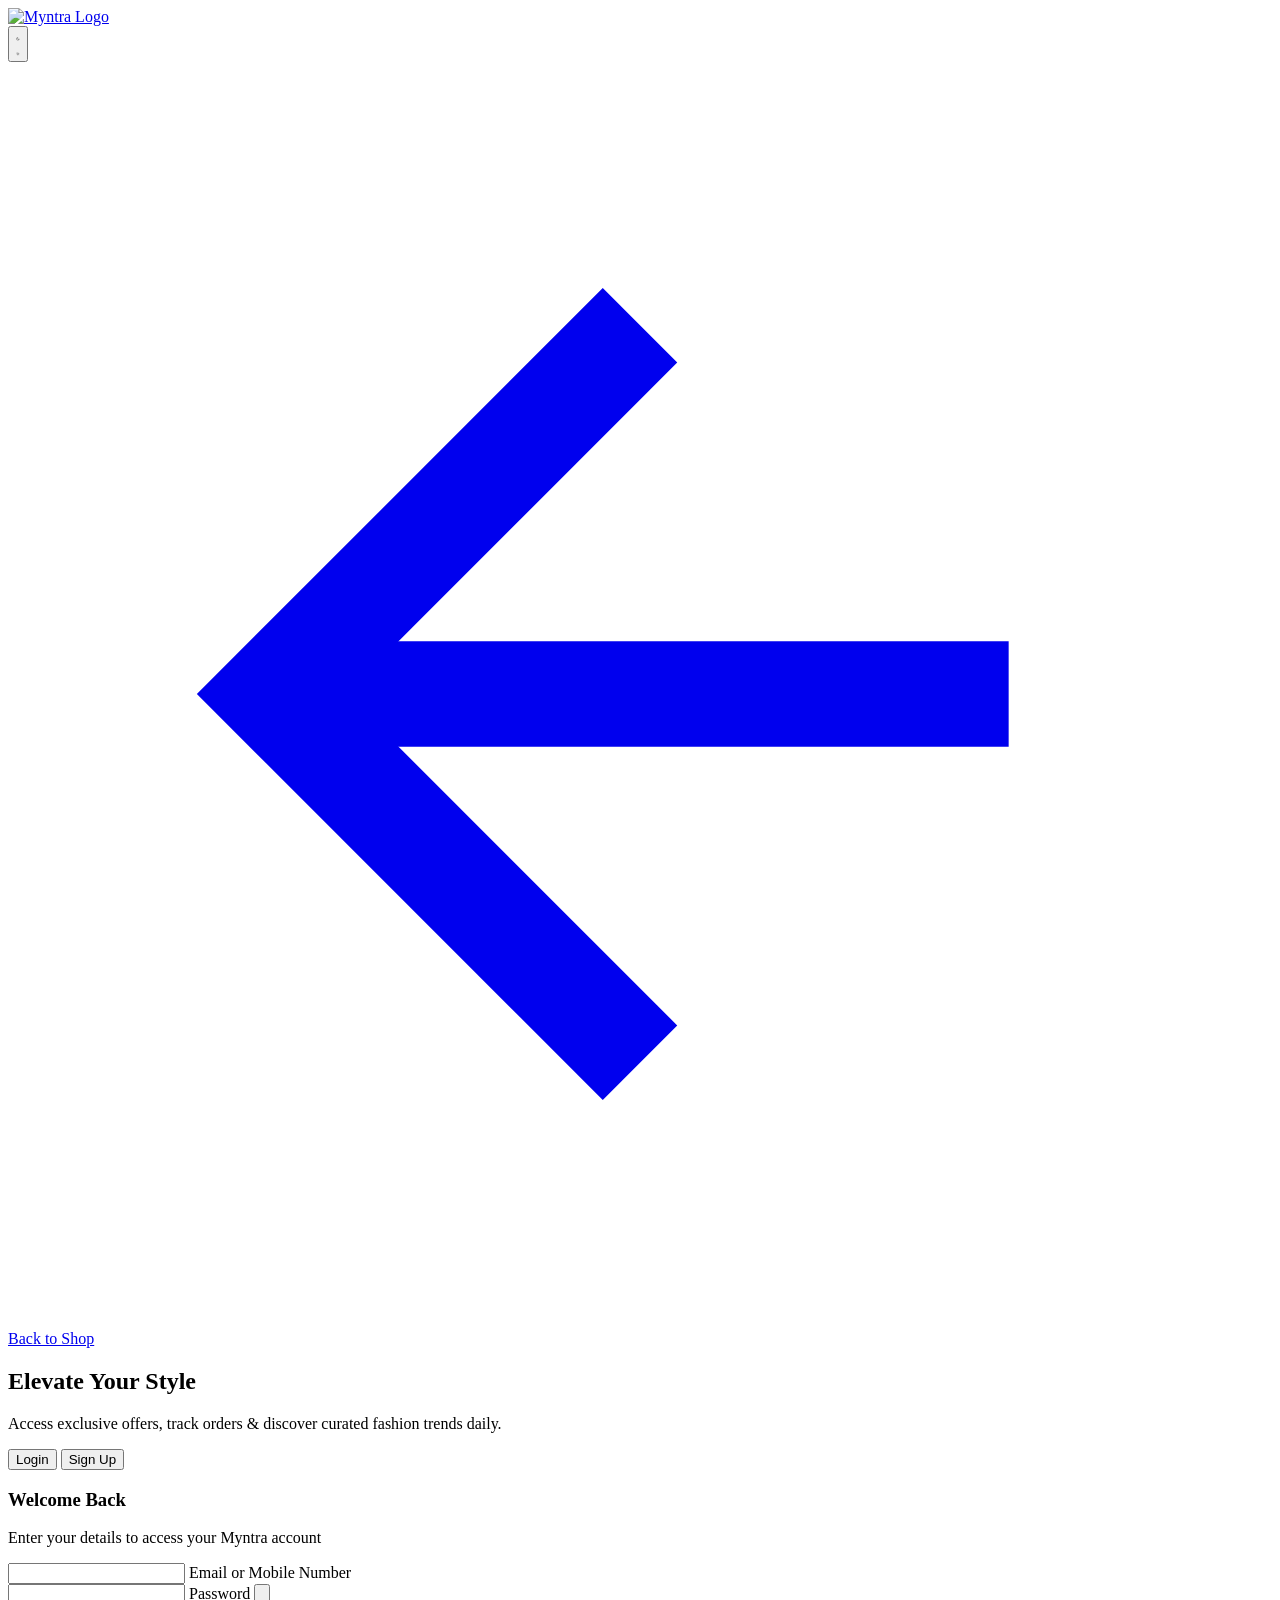
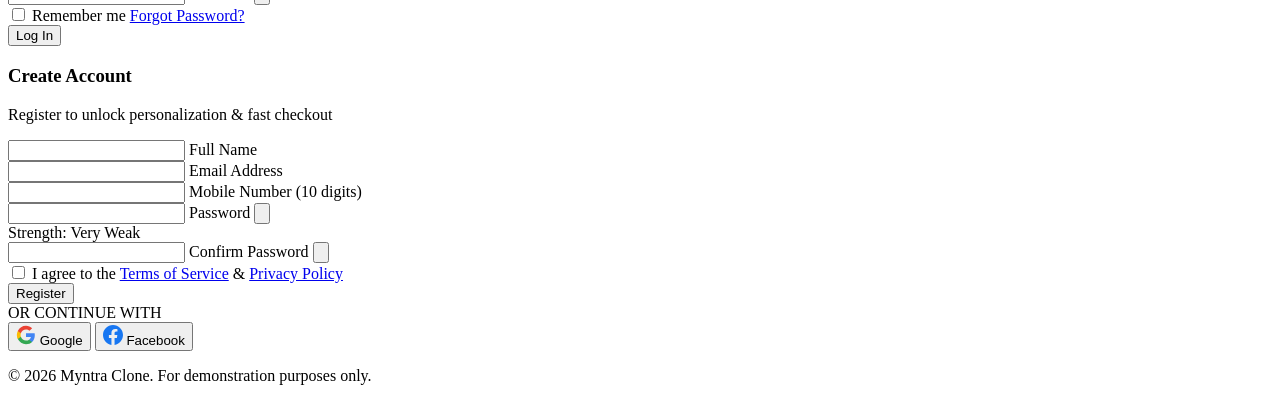
==== login/login.html @ a3971c4a "Initial commit" ====
<!DOCTYPE html>
<html lang="en">
<head>
    <meta charset="UTF-8">
    <meta name="viewport" content="width=device-width, initial-scale=1.0">
    <title>Myntra Clone - Authentication</title>
    <!-- Google Fonts Assistant & Montserrat -->
    <link href="https://fonts.googleapis.com/css2?family=Assistant:wght@300;400;600;700;800&family=Montserrat:wght@400;600;700;800&display=swap" rel="stylesheet">
    <!-- Style link -->
    <link rel="stylesheet" href="auth.css">
</head>
<body>

    <!-- Header Navigation -->
    <header class="auth-header">
        <div class="header-container">
            <div class="logo">
                <a href="myntraclone.html">
                    <img src="logo.png" alt="Myntra Logo">
                </a>
            </div>
            <div class="header-actions">
                <button class="theme-switch" id="theme_toggle" title="Toggle Light/Dark Theme">
                    <!-- Moon Icon -->
                    <svg class="moon-icon" viewBox="0 0 24 24" fill="none" stroke="currentColor" stroke-width="2">
                        <path d="M21 12.79A9 9 0 1 1 11.21 3 7 7 0 0 0 21 12.79z"></path>
                    </svg>
                    <!-- Sun Icon -->
                    <svg class="sun-icon" viewBox="0 0 24 24" fill="none" stroke="currentColor" stroke-width="2">
                        <circle cx="12" cy="12" r="5"></circle>
                        <line x1="12" y1="1" x2="12" y2="3"></line>
                        <line x1="12" y1="21" x2="12" y2="23"></line>
                        <line x1="4.22" y1="4.22" x2="5.64" y2="5.64"></line>
                        <line x1="18.36" y1="18.36" x2="19.78" y2="19.78"></line>
                        <line x1="1" y1="12" x2="3" y2="12"></line>
                        <line x1="21" y1="12" x2="23" y2="12"></line>
                    </svg>
                </button>
                <a href="myntraclone.html" class="back-home-btn">
                    <svg viewBox="0 0 24 24" fill="none" stroke="currentColor" stroke-width="2">
                        <line x1="19" y1="12" x2="5" y2="12"></line>
                        <polyline points="12 19 5 12 12 5"></polyline>
                    </svg>
                    <span>Back to Shop</span>
                </a>
            </div>
        </div>
    </header>

    <!-- Main Container -->
    <main class="auth-main">
        <!-- Floating background shapes -->
        <div class="bg-shape shape-1"></div>
        <div class="bg-shape shape-2"></div>

        <!-- Auth Card -->
        <div class="auth-card">
            <!-- Top Banner Image/Gradient -->
            <div class="auth-banner">
                <div class="banner-overlay"></div>
                <div class="banner-content">
                    <h2>Elevate Your Style</h2>
                    <p>Access exclusive offers, track orders & discover curated fashion trends daily.</p>
                </div>
            </div>

            <div class="auth-content">
                <!-- Tabs -->
                <div class="auth-tabs">
                    <button class="tab-btn active" id="tab_login" data-tab="login">Login</button>
                    <button class="tab-btn" id="tab_signup" data-tab="signup">Sign Up</button>
                    <span class="tab-indicator" id="tab_indicator"></span>
                </div>

                <!-- Forms Wrapper -->
                <div class="forms-wrapper">
                    <!-- Login Form -->
                    <form id="form_login" class="auth-form active" novalidate>
                        <div class="form-title">
                            <h3>Welcome Back</h3>
                            <p>Enter your details to access your Myntra account</p>
                        </div>

                        <!-- Email/Phone Input -->
                        <div class="floating-group">
                            <input type="text" id="login_username" class="floating-input" required placeholder=" ">
                            <label for="login_username" class="floating-label">Email or Mobile Number</label>
                            <span class="error-msg" id="err_login_username"></span>
                        </div>

                        <!-- Password Input -->
                        <div class="floating-group">
                            <div class="password-wrapper">
                                <input type="password" id="login_password" class="floating-input" required placeholder=" ">
                                <label for="login_password" class="floating-label">Password</label>
                                <button type="button" class="password-toggle" data-target="login_password" title="Show password">
                                    <svg class="eye-open" viewBox="0 0 24 24" fill="none" stroke="currentColor" stroke-width="2">
                                        <path d="M1 12s4-8 11-8 11 8 11 8-4 8-11 8-11-8-11-8z"></path>
                                        <circle cx="12" cy="12" r="3"></circle>
                                    </svg>
                                    <svg class="eye-closed" viewBox="0 0 24 24" fill="none" stroke="currentColor" stroke-width="2" style="display:none;">
                                        <path d="M17.94 17.94A10.07 10.07 0 0 1 12 20c-7 0-11-8-11-8a18.45 18.45 0 0 1 5.06-5.94M9.9 4.24A9.12 9.12 0 0 1 12 4c7 0 11 8 11 8a18.5 18.5 0 0 1-2.16 3.19m-6.72-1.07a3 3 0 1 1-4.24-4.24"></path>
                                        <line x1="1" y1="1" x2="23" y2="23"></line>
                                    </svg>
                                </button>
                            </div>
                            <span class="error-msg" id="err_login_password"></span>
                        </div>

                        <!-- Options (Forgot password / Remember me) -->
                        <div class="form-options">
                            <label class="checkbox-container">
                                <input type="checkbox" id="login_remember">
                                <span class="checkmark"></span>
                                <span class="label-text">Remember me</span>
                            </label>
                            <a href="#" class="forgot-link" id="forgot_pass_btn">Forgot Password?</a>
                        </div>

                        <!-- Submit Button -->
                        <button type="submit" class="auth-submit-btn">
                            <span>Log In</span>
                            <div class="spinner" id="login_spinner"></div>
                        </button>
                    </form>

                    <!-- Sign Up Form -->
                    <form id="form_signup" class="auth-form" novalidate>
                        <div class="form-title">
                            <h3>Create Account</h3>
                            <p>Register to unlock personalization & fast checkout</p>
                        </div>

                        <!-- Name Input -->
                        <div class="floating-group">
                            <input type="text" id="signup_name" class="floating-input" required placeholder=" ">
                            <label for="signup_name" class="floating-label">Full Name</label>
                            <span class="error-msg" id="err_signup_name"></span>
                        </div>

                        <!-- Email Input -->
                        <div class="floating-group">
                            <input type="email" id="signup_email" class="floating-input" required placeholder=" ">
                            <label for="signup_email" class="floating-label">Email Address</label>
                            <span class="error-msg" id="err_signup_email"></span>
                        </div>

                        <!-- Mobile Input -->
                        <div class="floating-group">
                            <input type="tel" id="signup_mobile" class="floating-input" required placeholder=" ">
                            <label for="signup_mobile" class="floating-label">Mobile Number (10 digits)</label>
                            <span class="error-msg" id="err_signup_mobile"></span>
                        </div>

                        <!-- Password Input -->
                        <div class="floating-group">
                            <div class="password-wrapper">
                                <input type="password" id="signup_password" class="floating-input" required placeholder=" ">
                                <label for="signup_password" class="floating-label">Password</label>
                                <button type="button" class="password-toggle" data-target="signup_password" title="Show password">
                                    <svg class="eye-open" viewBox="0 0 24 24" fill="none" stroke="currentColor" stroke-width="2">
                                        <path d="M1 12s4-8 11-8 11 8 11 8-4 8-11 8-11-8-11-8z"></path>
                                        <circle cx="12" cy="12" r="3"></circle>
                                    </svg>
                                    <svg class="eye-closed" viewBox="0 0 24 24" fill="none" stroke="currentColor" stroke-width="2" style="display:none;">
                                        <path d="M17.94 17.94A10.07 10.07 0 0 1 12 20c-7 0-11-8-11-8a18.45 18.45 0 0 1 5.06-5.94M9.9 4.24A9.12 9.12 0 0 1 12 4c7 0 11 8 11 8a18.5 18.5 0 0 1-2.16 3.19m-6.72-1.07a3 3 0 1 1-4.24-4.24"></path>
                                        <line x1="1" y1="1" x2="23" y2="23"></line>
                                    </svg>
                                </button>
                            </div>
                            <div class="pass-strength-meter">
                                <div class="meter-bar"><div class="meter-fill" id="strength_bar"></div></div>
                                <span class="meter-text" id="strength_text">Strength: Very Weak</span>
                            </div>
                            <span class="error-msg" id="err_signup_password"></span>
                        </div>

                        <!-- Confirm Password Input -->
                        <div class="floating-group">
                            <div class="password-wrapper">
                                <input type="password" id="signup_confirm_password" class="floating-input" required placeholder=" ">
                                <label for="signup_confirm_password" class="floating-label">Confirm Password</label>
                                <button type="button" class="password-toggle" data-target="signup_confirm_password" title="Show password">
                                    <svg class="eye-open" viewBox="0 0 24 24" fill="none" stroke="currentColor" stroke-width="2">
                                        <path d="M1 12s4-8 11-8 11 8 11 8-4 8-11 8-11-8-11-8z"></path>
                                        <circle cx="12" cy="12" r="3"></circle>
                                    </svg>
                                    <svg class="eye-closed" viewBox="0 0 24 24" fill="none" stroke="currentColor" stroke-width="2" style="display:none;">
                                        <path d="M17.94 17.94A10.07 10.07 0 0 1 12 20c-7 0-11-8-11-8a18.45 18.45 0 0 1 5.06-5.94M9.9 4.24A9.12 9.12 0 0 1 12 4c7 0 11 8 11 8a18.5 18.5 0 0 1-2.16 3.19m-6.72-1.07a3 3 0 1 1-4.24-4.24"></path>
                                        <line x1="1" y1="1" x2="23" y2="23"></line>
                                    </svg>
                                </button>
                            </div>
                            <span class="error-msg" id="err_signup_confirm_password"></span>
                        </div>

                        <!-- Options -->
                        <div class="form-options terms-group">
                            <label class="checkbox-container">
                                <input type="checkbox" id="signup_agree" required>
                                <span class="checkmark"></span>
                                <span class="label-text">I agree to the <a href="#" class="inline-link">Terms of Service</a> & <a href="#" class="inline-link">Privacy Policy</a></span>
                            </label>
                            <span class="error-msg block-error" id="err_signup_agree"></span>
                        </div>

                        <!-- Submit Button -->
                        <button type="submit" class="auth-submit-btn">
                            <span>Register</span>
                            <div class="spinner" id="signup_spinner"></div>
                        </button>
                    </form>
                </div>

                <!-- Social Authentication Divider -->
                <div class="social-divider">
                    <span>OR CONTINUE WITH</span>
                </div>

                <!-- Social Buttons -->
                <div class="social-buttons">
                    <button type="button" class="social-btn google" onclick="triggerSocialAuth('Google')">
                        <svg viewBox="0 0 24 24" width="20" height="20">
                            <path d="M22.56 12.25c0-.78-.07-1.53-.2-2.25H12v4.26h5.92c-.26 1.37-1.04 2.53-2.21 3.31v2.77h3.57c2.08-1.92 3.28-4.74 3.28-8.09z" fill="#4285F4"/>
                            <path d="M12 23c2.97 0 5.46-.98 7.28-2.66l-3.57-2.77c-.98.66-2.23 1.06-3.71 1.06-2.86 0-5.29-1.93-6.16-4.53H2.18v2.84C3.99 20.53 7.7 23 12 23z" fill="#34A853"/>
                            <path d="M5.84 14.09c-.22-.66-.35-1.36-.35-2.09s.13-1.43.35-2.09V7.06H2.18C1.43 8.55 1 10.22 1 12s.43 3.45 1.18 4.94l2.85-2.22.81-.63z" fill="#FBBC05"/>
                            <path d="M12 5.38c1.62 0 3.06.56 4.21 1.64l3.15-3.15C17.45 2.09 14.97 1 12 1 7.7 1 3.99 3.47 2.18 7.06l3.66 2.84c.87-2.6 3.3-4.52 6.16-4.52z" fill="#EA4335"/>
                        </svg>
                        <span>Google</span>
                    </button>
                    <button type="button" class="social-btn facebook" onclick="triggerSocialAuth('Facebook')">
                        <svg viewBox="0 0 24 24" width="20" height="20" fill="#1877F2">
                            <path d="M24 12.073c0-6.627-5.373-12-12-12s-12 5.373-12 12c0 5.99 4.388 10.954 10.125 11.854v-8.385H7.078v-3.47h3.047V9.43c0-3.007 1.792-4.669 4.533-4.669 1.312 0 2.686.235 2.686.235v2.953H15.83c-1.491 0-1.956.925-1.956 1.874v2.25h3.328l-.532 3.47h-2.796v8.385C19.612 23.027 24 18.062 24 12.073z"/>
                        </svg>
                        <span>Facebook</span>
                    </button>
                </div>
            </div>
        </div>
    </main>

    <!-- Toast Notification Container -->
    <div class="toast-container" id="toast_container"></div>

    <!-- Footer -->
    <footer class="auth-footer">
        <p>&copy; 2026 Myntra Clone. For demonstration purposes only.</p>
    </footer>

    <!-- Script link -->
    <script src="auth.js"></script>
</body>
</html>
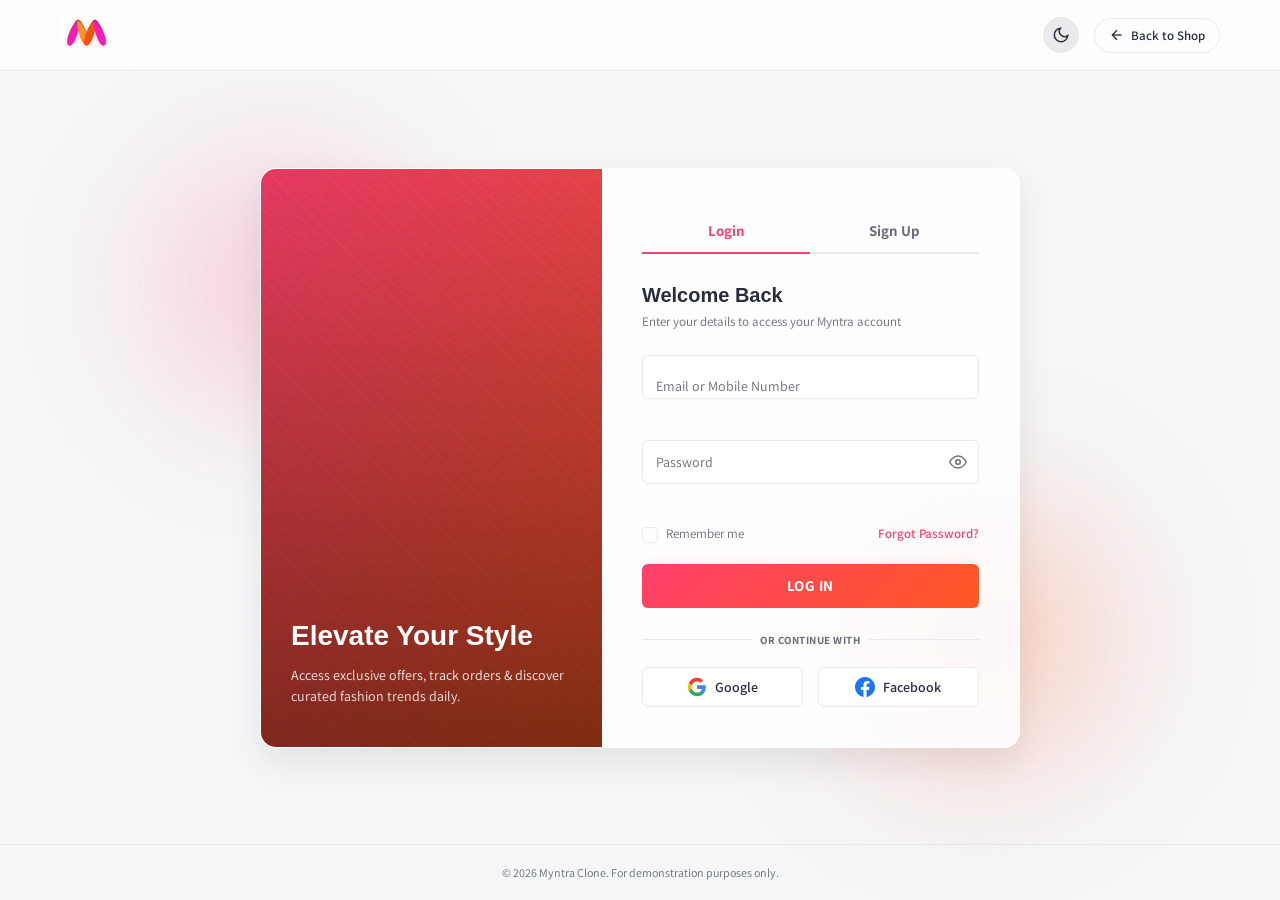
==== commit cf17d2c4: "Fix login and sign up redirect links for deployment" ====
--- a/login/login.html
+++ b/login/login.html
@@ -7,7 +7,7 @@
     <!-- Google Fonts Assistant & Montserrat -->
     <link href="https://fonts.googleapis.com/css2?family=Assistant:wght@300;400;600;700;800&family=Montserrat:wght@400;600;700;800&display=swap" rel="stylesheet">
     <!-- Style link -->
-    <link rel="stylesheet" href="auth.css">
+    <link rel="stylesheet" href="login.css">
 </head>
 <body>
 
@@ -15,8 +15,8 @@
     <header class="auth-header">
         <div class="header-container">
             <div class="logo">
-                <a href="myntraclone.html">
-                    <img src="logo.png" alt="Myntra Logo">
+                <a href="../index.html">
+                    <img src="../images/logo.png" alt="Myntra Logo">
                 </a>
             </div>
             <div class="header-actions">
@@ -36,7 +36,7 @@
                         <line x1="21" y1="12" x2="23" y2="12"></line>
                     </svg>
                 </button>
-                <a href="myntraclone.html" class="back-home-btn">
+                <a href="../index.html" class="back-home-btn">
                     <svg viewBox="0 0 24 24" fill="none" stroke="currentColor" stroke-width="2">
                         <line x1="19" y1="12" x2="5" y2="12"></line>
                         <polyline points="12 19 5 12 12 5"></polyline>
@@ -248,6 +248,6 @@
     </footer>
 
     <!-- Script link -->
-    <script src="auth.js"></script>
+    <script src="login.js"></script>
 </body>
 </html>
--- a/login/login.css
+++ b/login/login.css
@@ -0,0 +1,758 @@
+/* 
+  Myntra Clone Auth Stylesheet
+  Built by: Antigravity AI
+  Description: Premium glassmorphism layout, animations, floating labels, dark-theme styling, and responsive layout.
+*/
+
+:root {
+  --myntra-pink: #ff3f6c;
+  --myntra-orange: #ff5722;
+  --text-dark: #282c3f;
+  --text-gray: #696e79;
+  --border-color: #eaeaec;
+  --body-bg: #f5f6f8;
+  --card-bg: rgba(255, 255, 255, 0.85);
+  --input-bg: #ffffff;
+  --gradient-start: #ff3f6c;
+  --gradient-end: #ff5722;
+  --shadow: 0 15px 35px rgba(0, 0, 0, 0.08);
+  --border-glass: rgba(255, 255, 255, 0.5);
+  --error-color: #d93025;
+  --success-color: #0f9d58;
+}
+
+body.dark-theme {
+  --text-dark: #f5f5f7;
+  --text-gray: #a9abb3;
+  --border-color: #2c2c35;
+  --body-bg: #0b0b0e;
+  --card-bg: rgba(20, 20, 26, 0.85);
+  --input-bg: #1e1e24;
+  --shadow: 0 15px 35px rgba(0, 0, 0, 0.3);
+  --border-glass: rgba(255, 255, 255, 0.08);
+}
+
+/* Reset and Core Styles */
+* {
+  margin: 0;
+  padding: 0;
+  box-sizing: border-box;
+  font-family: 'Assistant', sans-serif;
+  transition: background-color 0.3s, border-color 0.3s, color 0.3s;
+}
+
+body {
+  background-color: var(--body-bg);
+  color: var(--text-dark);
+  min-height: 100vh;
+  display: flex;
+  flex-direction: column;
+  position: relative;
+  overflow-x: hidden;
+}
+
+/* Header Styles */
+.auth-header {
+  width: 100%;
+  position: sticky;
+  top: 0;
+  z-index: 10;
+  background-color: rgba(255, 255, 255, 0.8);
+  backdrop-filter: blur(10px);
+  border-bottom: 1px solid var(--border-color);
+}
+
+body.dark-theme .auth-header {
+  background-color: rgba(11, 11, 14, 0.8);
+}
+
+.header-container {
+  display: flex;
+  align-items: center;
+  justify-content: space-between;
+  max-width: 1200px;
+  margin: 0 auto;
+  height: 70px;
+  padding: 0 20px;
+}
+
+.logo img {
+  height: 38px;
+  width: auto;
+}
+
+.header-actions {
+  display: flex;
+  align-items: center;
+  gap: 15px;
+}
+
+.theme-switch {
+  width: 36px;
+  height: 36px;
+  border-radius: 50%;
+  background-color: var(--border-color);
+  display: flex;
+  align-items: center;
+  justify-content: center;
+  cursor: pointer;
+  border: none;
+  color: var(--text-dark);
+}
+
+.theme-switch:hover {
+  transform: scale(1.05);
+}
+
+.theme-switch svg {
+  width: 18px;
+  height: 18px;
+}
+
+.theme-switch .sun-icon { display: none; }
+body.dark-theme .theme-switch .moon-icon { display: none; }
+body.dark-theme .theme-switch .sun-icon { display: block; }
+
+.back-home-btn {
+  display: flex;
+  align-items: center;
+  gap: 6px;
+  font-size: 13px;
+  font-weight: 600;
+  color: var(--text-dark);
+  text-decoration: none;
+  padding: 8px 14px;
+  border-radius: 20px;
+  border: 1px solid var(--border-color);
+}
+
+.back-home-btn:hover {
+  border-color: var(--myntra-pink);
+  color: var(--myntra-pink);
+  background-color: rgba(255, 63, 108, 0.05);
+}
+
+.back-home-btn svg {
+  width: 16px;
+  height: 16px;
+}
+
+/* Main Area Container */
+.auth-main {
+  flex: 1;
+  display: flex;
+  align-items: center;
+  justify-content: center;
+  padding: 40px 20px;
+  z-index: 2;
+}
+
+/* Decorative Background Shapes */
+.bg-shape {
+  position: absolute;
+  border-radius: 50%;
+  filter: blur(80px);
+  z-index: -1;
+  opacity: 0.45;
+  animation: float-shapes 12s infinite alternate ease-in-out;
+}
+
+.shape-1 {
+  width: 300px;
+  height: 300px;
+  background: radial-gradient(circle, var(--myntra-pink), transparent 70%);
+  top: 15%;
+  left: 10%;
+}
+
+.shape-2 {
+  width: 350px;
+  height: 350px;
+  background: radial-gradient(circle, var(--myntra-orange), transparent 70%);
+  bottom: 10%;
+  right: 10%;
+  animation-delay: -3s;
+}
+
+@keyframes float-shapes {
+  0% { transform: translateY(0) scale(1); }
+  100% { transform: translateY(-30px) scale(1.15); }
+}
+
+/* Premium Auth Card */
+.auth-card {
+  width: 100%;
+  max-width: 760px;
+  background: var(--card-bg);
+  border: 1px solid var(--border-glass);
+  border-radius: 16px;
+  box-shadow: var(--shadow);
+  overflow: hidden;
+  display: flex;
+  min-height: 520px;
+  backdrop-filter: blur(16px);
+  animation: fade-in-card 0.6s cubic-bezier(0.16, 1, 0.3, 1);
+}
+
+@keyframes fade-in-card {
+  from { opacity: 0; transform: translateY(20px); }
+  to { opacity: 1; transform: translateY(0); }
+}
+
+/* Left Banner of the Card */
+.auth-banner {
+  flex: 1;
+  background: linear-gradient(135deg, var(--gradient-start), var(--gradient-end));
+  position: relative;
+  display: flex;
+  align-items: flex-end;
+  padding: 40px 30px;
+  color: #ffffff;
+  overflow: hidden;
+}
+
+/* Diagonal stripe graphic in background */
+.auth-banner::before {
+  content: '';
+  position: absolute;
+  top: -20%;
+  left: -20%;
+  width: 140%;
+  height: 140%;
+  background: repeating-linear-gradient(45deg, rgba(255,255,255,0.03) 0px, rgba(255,255,255,0.03) 2px, transparent 2px, transparent 10px);
+  pointer-events: none;
+}
+
+.banner-overlay {
+  position: absolute;
+  top: 0;
+  left: 0;
+  width: 100%;
+  height: 100%;
+  background: linear-gradient(to bottom, rgba(0,0,0,0.1), rgba(0,0,0,0.5));
+}
+
+.banner-content {
+  position: relative;
+  z-index: 2;
+}
+
+.banner-content h2 {
+  font-family: 'Montserrat', sans-serif;
+  font-size: 28px;
+  font-weight: 800;
+  line-height: 1.2;
+  margin-bottom: 12px;
+}
+
+.banner-content p {
+  font-size: 14px;
+  line-height: 1.5;
+  opacity: 0.9;
+}
+
+/* Right Content of the Card */
+.auth-content {
+  flex: 1.2;
+  padding: 40px;
+  display: flex;
+  flex-direction: column;
+}
+
+/* Form Tabs switching */
+.auth-tabs {
+  display: flex;
+  position: relative;
+  border-bottom: 2px solid var(--border-color);
+  margin-bottom: 30px;
+}
+
+.tab-btn {
+  flex: 1;
+  background: none;
+  border: none;
+  font-size: 15px;
+  font-weight: 700;
+  color: var(--text-gray);
+  padding: 12px 0;
+  cursor: pointer;
+  text-align: center;
+  transition: color 0.3s;
+}
+
+.tab-btn.active {
+  color: var(--myntra-pink);
+}
+
+.tab-indicator {
+  position: absolute;
+  bottom: -2px;
+  left: 0;
+  width: 50%;
+  height: 2px;
+  background-color: var(--myntra-pink);
+  transition: transform 0.3s cubic-bezier(0.25, 1, 0.5, 1);
+}
+
+/* Forms container */
+.forms-wrapper {
+  overflow: hidden;
+  position: relative;
+  flex: 1;
+  display: flex;
+}
+
+.auth-form {
+  width: 100%;
+  display: none;
+  flex-direction: column;
+  animation: slide-fade 0.4s ease-out;
+}
+
+.auth-form.active {
+  display: flex;
+}
+
+@keyframes slide-fade {
+  from { opacity: 0; transform: translateY(10px); }
+  to { opacity: 1; transform: translateY(0); }
+}
+
+.form-title {
+  margin-bottom: 25px;
+}
+
+.form-title h3 {
+  font-family: 'Montserrat', sans-serif;
+  font-size: 20px;
+  font-weight: 700;
+  color: var(--text-dark);
+  margin-bottom: 6px;
+}
+
+.form-title p {
+  font-size: 13px;
+  color: var(--text-gray);
+}
+
+/* Floating Input Group styles */
+.floating-group {
+  position: relative;
+  margin-bottom: 22px;
+  width: 100%;
+}
+
+.floating-input {
+  width: 100%;
+  height: 44px;
+  border: 1.5px solid var(--border-color);
+  border-radius: 6px;
+  padding: 10px 14px;
+  font-size: 14px;
+  outline: none;
+  background-color: var(--input-bg);
+  color: var(--text-dark);
+  transition: all 0.2s ease;
+}
+
+/* On focus label adjustments */
+.floating-input:focus {
+  border-color: var(--myntra-pink);
+  box-shadow: 0 0 0 3px rgba(255, 63, 108, 0.12);
+}
+
+.floating-label {
+  position: absolute;
+  left: 14px;
+  top: 50%;
+  transform: translateY(-50%);
+  color: var(--text-gray);
+  pointer-events: none;
+  font-size: 14px;
+  transition: all 0.25s cubic-bezier(0.25, 0.8, 0.25, 1);
+  background-color: transparent;
+}
+
+/* Float logic */
+.floating-input:focus ~ .floating-label,
+.floating-input:not(:placeholder-shown) ~ .floating-label {
+  top: 0;
+  font-size: 11px;
+  font-weight: 700;
+  color: var(--myntra-pink);
+  padding: 0 4px;
+  background-color: var(--input-bg);
+  transform: translateY(-50%);
+}
+
+body.dark-theme .floating-input:focus ~ .floating-label,
+body.dark-theme .floating-input:not(:placeholder-shown) ~ .floating-label {
+  background-color: #1e1e24; /* match dark input bg */
+}
+
+/* Password wrapper with eye toggle */
+.password-wrapper {
+  position: relative;
+}
+
+.password-wrapper .floating-input {
+  padding-right: 44px;
+}
+
+.password-toggle {
+  position: absolute;
+  right: 12px;
+  top: 50%;
+  transform: translateY(-50%);
+  background: none;
+  border: none;
+  cursor: pointer;
+  color: var(--text-gray);
+  display: flex;
+  align-items: center;
+  justify-content: center;
+}
+
+.password-toggle:hover {
+  color: var(--myntra-pink);
+}
+
+.password-toggle svg {
+  width: 18px;
+  height: 18px;
+}
+
+/* Error message indicators */
+.error-msg {
+  display: block;
+  font-size: 11px;
+  font-weight: 600;
+  color: var(--error-color);
+  margin-top: 4px;
+  min-height: 15px;
+  opacity: 0;
+  transform: translateY(-3px);
+  transition: all 0.2s ease;
+}
+
+.error-msg.active {
+  opacity: 1;
+  transform: translateY(0);
+}
+
+.block-error {
+  margin-top: 8px;
+}
+
+/* Custom Checkbox logic */
+.checkbox-container {
+  display: flex;
+  align-items: flex-start;
+  position: relative;
+  padding-left: 24px;
+  cursor: pointer;
+  font-size: 13px;
+  color: var(--text-gray);
+  user-select: none;
+}
+
+.checkbox-container input {
+  position: absolute;
+  opacity: 0;
+  cursor: pointer;
+  height: 0;
+  width: 0;
+}
+
+.checkmark {
+  position: absolute;
+  top: 2px;
+  left: 0;
+  height: 16px;
+  width: 16px;
+  background-color: var(--input-bg);
+  border: 1.5px solid var(--border-color);
+  border-radius: 4px;
+  transition: all 0.2s ease;
+}
+
+.checkbox-container:hover input ~ .checkmark {
+  border-color: var(--myntra-pink);
+}
+
+.checkbox-container input:checked ~ .checkmark {
+  background-color: var(--myntra-pink);
+  border-color: var(--myntra-pink);
+}
+
+.checkmark:after {
+  content: "";
+  position: absolute;
+  display: none;
+}
+
+.checkbox-container input:checked ~ .checkmark:after {
+  display: block;
+}
+
+.checkbox-container .checkmark:after {
+  left: 5px;
+  top: 1.5px;
+  width: 4px;
+  height: 8px;
+  border: solid white;
+  border-width: 0 2px 2px 0;
+  transform: rotate(45deg);
+}
+
+.form-options {
+  display: flex;
+  justify-content: space-between;
+  align-items: center;
+  margin-bottom: 22px;
+}
+
+.forgot-link, .inline-link {
+  font-size: 13px;
+  font-weight: 600;
+  color: var(--myntra-pink);
+  text-decoration: none;
+}
+
+.forgot-link:hover, .inline-link:hover {
+  text-decoration: underline;
+}
+
+/* Submit Actions */
+.auth-submit-btn {
+  background: linear-gradient(135deg, var(--myntra-pink), var(--myntra-orange));
+  color: #ffffff;
+  border: none;
+  width: 100%;
+  height: 44px;
+  font-size: 15px;
+  font-weight: 700;
+  text-transform: uppercase;
+  letter-spacing: 0.5px;
+  border-radius: 6px;
+  cursor: pointer;
+  position: relative;
+  display: flex;
+  align-items: center;
+  justify-content: center;
+  overflow: hidden;
+  box-shadow: 0 4px 15px rgba(255, 63, 108, 0.25);
+}
+
+.auth-submit-btn:hover {
+  transform: translateY(-1px);
+  box-shadow: 0 6px 20px rgba(255, 63, 108, 0.35);
+}
+
+.auth-submit-btn:active {
+  transform: translateY(0);
+}
+
+.spinner {
+  width: 20px;
+  height: 20px;
+  border: 2px solid rgba(255,255,255,0.3);
+  border-radius: 50%;
+  border-top-color: #ffffff;
+  animation: spin 0.8s linear infinite;
+  position: absolute;
+  display: none;
+}
+
+@keyframes spin {
+  to { transform: rotate(360deg); }
+}
+
+/* Social Buttons divider styling */
+.social-divider {
+  display: flex;
+  align-items: center;
+  text-align: center;
+  margin: 25px 0 20px 0;
+  font-size: 11px;
+  font-weight: 700;
+  letter-spacing: 0.5px;
+  color: var(--text-gray);
+}
+
+.social-divider::before,
+.social-divider::after {
+  content: '';
+  flex: 1;
+  border-bottom: 1.5px solid var(--border-color);
+}
+
+.social-divider:not(:empty)::before {
+  margin-right: .75em;
+}
+
+.social-divider:not(:empty)::after {
+  margin-left: .75em;
+}
+
+.social-buttons {
+  display: flex;
+  gap: 15px;
+}
+
+.social-btn {
+  flex: 1;
+  height: 40px;
+  background-color: var(--input-bg);
+  border: 1.5px solid var(--border-color);
+  border-radius: 6px;
+  display: flex;
+  align-items: center;
+  justify-content: center;
+  gap: 8px;
+  cursor: pointer;
+  font-size: 14px;
+  font-weight: 600;
+  color: var(--text-dark);
+}
+
+.social-btn:hover {
+  border-color: var(--text-gray);
+  background-color: var(--border-color);
+}
+
+/* Password Strength Indicator */
+.pass-strength-meter {
+  margin-top: 8px;
+  margin-bottom: 4px;
+}
+
+.meter-bar {
+  background-color: var(--border-color);
+  height: 4px;
+  border-radius: 2px;
+  overflow: hidden;
+  width: 100%;
+}
+
+.meter-fill {
+  height: 100%;
+  width: 0;
+  background-color: var(--error-color);
+  transition: width 0.3s, background-color 0.3s;
+}
+
+.meter-text {
+  font-size: 11px;
+  font-weight: 600;
+  color: var(--text-gray);
+  margin-top: 4px;
+  display: inline-block;
+}
+
+/* Toasts styling for responses */
+.toast-container {
+  position: fixed;
+  top: 25px;
+  right: 25px;
+  z-index: 1000;
+  display: flex;
+  flex-direction: column;
+  gap: 12px;
+  max-width: 320px;
+}
+
+.toast {
+  background-color: var(--input-bg);
+  color: var(--text-dark);
+  border-left: 4px solid var(--myntra-pink);
+  border-radius: 6px;
+  box-shadow: 0 5px 15px rgba(0,0,0,0.15);
+  padding: 16px 20px;
+  display: flex;
+  align-items: center;
+  gap: 12px;
+  animation: slide-in-toast 0.3s cubic-bezier(0.175, 0.885, 0.32, 1.275);
+  position: relative;
+  overflow: hidden;
+}
+
+body.dark-theme .toast {
+  box-shadow: 0 5px 15px rgba(0,0,0,0.4);
+}
+
+.toast.success {
+  border-left-color: var(--success-color);
+}
+
+.toast.error {
+  border-left-color: var(--error-color);
+}
+
+@keyframes slide-in-toast {
+  from { transform: translateX(120%); opacity: 0; }
+  to { transform: translateX(0); opacity: 1; }
+}
+
+.toast-message {
+  font-size: 13px;
+  font-weight: 600;
+  line-height: 1.4;
+}
+
+.toast-progress {
+  position: absolute;
+  bottom: 0;
+  left: 0;
+  height: 3px;
+  background-color: var(--border-color);
+  width: 100%;
+  animation: progress-bar 3s linear forwards;
+}
+
+.toast.success .toast-progress {
+  background-color: var(--success-color);
+}
+
+.toast.error .toast-progress {
+  background-color: var(--error-color);
+}
+
+@keyframes progress-bar {
+  to { width: 0%; }
+}
+
+/* Footer Section */
+.auth-footer {
+  text-align: center;
+  padding: 20px;
+  font-size: 12px;
+  color: var(--text-gray);
+  border-top: 1px solid var(--border-color);
+}
+
+/* Responsive CSS */
+@media (max-width: 768px) {
+  .auth-card {
+    flex-direction: column;
+    max-width: 440px;
+  }
+  .auth-banner {
+    padding: 30px;
+    height: 160px;
+    align-items: center;
+    text-align: center;
+  }
+  .auth-banner h2 {
+    font-size: 22px;
+  }
+  .auth-banner p {
+    font-size: 12px;
+  }
+  .auth-content {
+    padding: 30px 20px;
+  }
+  .bg-shape {
+    display: none;
+  }
+}
